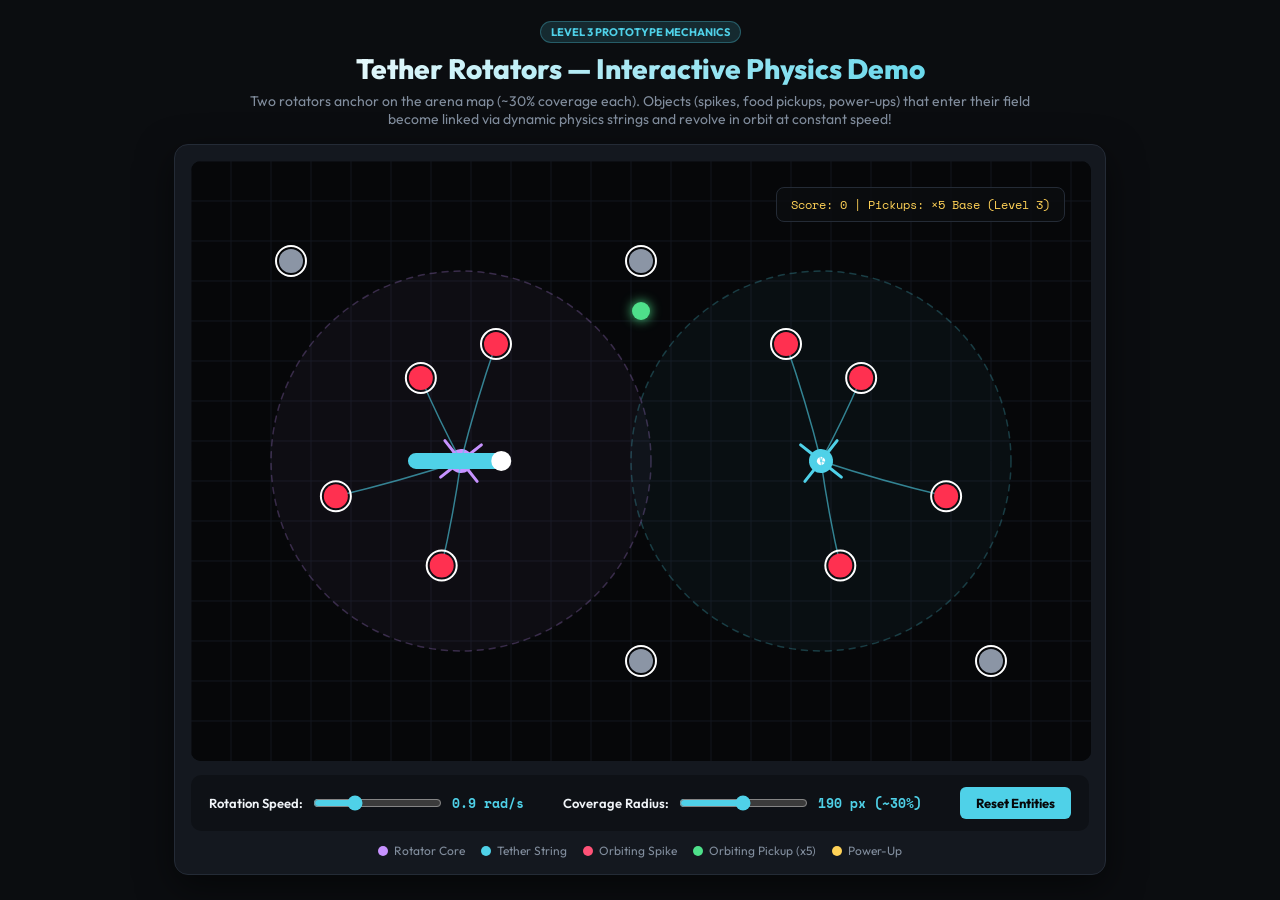
==== rotator_demo.html @ d6dd0ca7 "feat: add Level 4 Tether Rotators and 6-level progression" ====
<!DOCTYPE html>
<html lang="en">
<head>
<meta charset="UTF-8">
<meta name="viewport" content="width=device-width, initial-scale=1.0">
<title>Smooth Snake — Tether Rotators Prototype</title>
<link rel="preconnect" href="https://fonts.googleapis.com">
<link rel="preconnect" href="https://fonts.gstatic.com" crossorigin>
<link href="https://fonts.googleapis.com/css2?family=Outfit:wght@400;600;700;800&family=Space+Mono:wght@400;700&display=swap" rel="stylesheet">
<style>
  :root {
    --bg: #0b0d10;
    --surface: #14181f;
    --line: #242b36;
    --ink: #f0f4f8;
    --muted: #828e9e;
    --cyan: #4fd1e8;
    --gold: #ffd257;
    --red: #ff5277;
    --purple: #c792ff;
    --green: #4ee08a;
  }

  * { box-sizing: border-box; }
  body {
    margin: 0;
    background: var(--bg);
    color: var(--ink);
    font-family: 'Outfit', sans-serif;
    display: flex;
    flex-direction: column;
    align-items: center;
    min-height: 100vh;
    padding: 20px;
  }

  header {
    text-align: center;
    max-width: 800px;
    margin-bottom: 16px;
  }

  h1 {
    font-size: 28px;
    font-weight: 800;
    margin: 0 0 6px;
    background: linear-gradient(135deg, #fff, var(--cyan));
    -webkit-background-clip: text;
    -webkit-text-fill-color: transparent;
  }

  p {
    color: var(--muted);
    font-size: 14px;
    margin: 0;
  }

  .badge {
    display: inline-block;
    background: rgba(79, 209, 232, 0.15);
    color: var(--cyan);
    border: 1px solid rgba(79, 209, 232, 0.3);
    padding: 3px 10px;
    border-radius: 12px;
    font-size: 11px;
    font-weight: 700;
    text-transform: uppercase;
    margin-bottom: 8px;
  }

  .canvas-card {
    background: var(--surface);
    border: 1px solid var(--line);
    border-radius: 14px;
    padding: 16px;
    box-shadow: 0 12px 36px rgba(0,0,0,0.5);
    position: relative;
    max-width: 932px;
    width: 100%;
  }

  .canvas-wrapper {
    position: relative;
    width: 900px;
    height: 600px;
    margin: 0 auto;
    background: #060709;
    border-radius: 10px;
    overflow: hidden;
    cursor: crosshair;
  }

  canvas {
    display: block;
    width: 100%;
    height: 100%;
  }

  .controls-bar {
    display: flex;
    gap: 20px;
    align-items: center;
    justify-content: space-between;
    margin-top: 14px;
    background: rgba(0,0,0,0.3);
    padding: 12px 18px;
    border-radius: 10px;
    flex-wrap: wrap;
  }

  .control-group {
    display: flex;
    align-items: center;
    gap: 8px;
    font-size: 13px;
    color: var(--muted);
  }

  .control-group label {
    font-weight: 600;
    color: var(--ink);
  }

  input[type="range"] {
    accent-color: var(--cyan);
    cursor: pointer;
  }

  .val {
    font-family: 'Space Mono', monospace;
    color: var(--cyan);
    font-weight: 700;
  }

  .btn {
    background: var(--cyan);
    color: #060709;
    border: none;
    border-radius: 6px;
    padding: 8px 16px;
    font-family: 'Outfit', sans-serif;
    font-weight: 700;
    font-size: 13px;
    cursor: pointer;
    transition: opacity 0.2s;
  }
  .btn:hover { opacity: 0.9; }

  .legend {
    display: flex;
    gap: 16px;
    font-size: 12px;
    color: var(--muted);
    justify-content: center;
    margin-top: 12px;
  }

  .legend-item {
    display: flex;
    align-items: center;
    gap: 6px;
  }

  .dot {
    width: 10px;
    height: 10px;
    border-radius: 50%;
  }

  .hud-stats {
    position: absolute;
    top: 26px;
    right: 26px;
    background: rgba(11, 13, 16, 0.85);
    border: 1px solid var(--line);
    padding: 8px 14px;
    border-radius: 8px;
    font-family: 'Space Mono', monospace;
    font-size: 12px;
    color: var(--gold);
    pointer-events: none;
  }
</style>
</head>
<body>

<header>
  <div class="badge">Level 3 Prototype Mechanics</div>
  <h1>Tether Rotators — Interactive Physics Demo</h1>
  <p>
    Two rotators anchor on the arena map (~30% coverage each). Objects (spikes, food pickups, power-ups) 
    that enter their field become linked via dynamic physics strings and revolve in orbit at constant speed!
  </p>
</header>

<div class="canvas-card">
  <div class="canvas-wrapper">
    <canvas id="canvas" width="900" height="600"></canvas>
    <div class="hud-stats" id="hud">Score: 0 | Pickups: x5 Base</div>
  </div>

  <div class="controls-bar">
    <div class="control-group">
      <label>Rotation Speed:</label>
      <input type="range" id="spin-speed" min="0.2" max="2.5" step="0.1" value="0.9" oninput="updateParams()">
      <span class="val" id="spin-val">0.9 rad/s</span>
    </div>

    <div class="control-group">
      <label>Coverage Radius:</label>
      <input type="range" id="tether-radius" min="120" max="260" step="10" value="190" oninput="updateParams()">
      <span class="val" id="rad-val">190 px (~30%)</span>
    </div>

    <button class="btn" onclick="resetDemo()">Reset Entities</button>
  </div>

  <div class="legend">
    <div class="legend-item"><div class="dot" style="background:var(--purple)"></div> Rotator Core</div>
    <div class="legend-item"><div class="dot" style="background:var(--cyan)"></div> Tether String</div>
    <div class="legend-item"><div class="dot" style="background:var(--red)"></div> Orbiting Spike</div>
    <div class="legend-item"><div class="dot" style="background:var(--green)"></div> Orbiting Pickup (x5)</div>
    <div class="legend-item"><div class="dot" style="background:var(--gold)"></div> Power-Up</div>
  </div>
</div>

<script>
  const canvas = document.getElementById('canvas');
  const ctx = canvas.getContext('2d');

  let spinSpeed = 0.9;
  let tetherRadius = 190;
  let score = 0;

  // Mouse & Snake
  const mouse = { x: 450, y: 300 };
  const snake = {
    x: 150,
    y: 300,
    theta: 0,
    speed: 160,
    turnRate: 4.5,
    history: [],
    targetLength: 20
  };

  // Two Rotators spaced apart (Left & Right halves)
  const rotators = [
    { x: 270, y: 300, angle: 0, dir: 1 },
    { x: 630, y: 300, angle: 0, dir: -1 }
  ];

  // Entities: Spikes, Food, Power-ups
  let spikes = [];
  let food = { x: 450, y: 150 };
  let powerUp = { x: 450, y: 450 };

  function initEntities() {
    spikes = [];
    // Place spikes across arena
    const spikePositions = [
      { x: 200, y: 200 },
      { x: 340, y: 380 },
      { x: 220, y: 420 },
      { x: 180, y: 280 },
      { x: 700, y: 200 },
      { x: 560, y: 380 },
      { x: 680, y: 420 },
      { x: 720, y: 280 },
      { x: 450, y: 100 },
      { x: 450, y: 500 },
      { x: 100, y: 100 },
      { x: 800, y: 500 }
    ];

    spikes = spikePositions.map(p => ({
      x: p.x,
      y: p.y,
      baseX: p.x,
      baseY: p.y,
      radius: 12,
      tetheredTo: null
    }));

    score = 0;
    updateHud();
  }

  function updateParams() {
    spinSpeed = parseFloat(document.getElementById('spin-speed').value);
    tetherRadius = parseFloat(document.getElementById('tether-radius').value);
    document.getElementById('spin-val').textContent = spinSpeed.toFixed(1) + ' rad/s';
    document.getElementById('rad-val').textContent = tetherRadius + ' px (~30%)';
  }

  function resetDemo() {
    snake.x = 100;
    snake.y = 300;
    snake.history = [];
    initEntities();
  }

  function updateHud() {
    document.getElementById('hud').textContent = `Score: ${score} | Pickups: ×5 Base (Level 3)`;
  }

  canvas.addEventListener('mousemove', (e) => {
    const rect = canvas.getBoundingClientRect();
    mouse.x = e.clientX - rect.left;
    mouse.y = e.clientY - rect.top;
  });

  function update(dt) {
    // 1. Steer & move snake
    const dx = mouse.x - snake.x;
    const dy = mouse.y - snake.y;
    const targetTheta = Math.atan2(dy, dx);
    let diff = targetTheta - snake.theta;
    while (diff < -Math.PI) diff += Math.PI * 2;
    while (diff > Math.PI) diff -= Math.PI * 2;
    const turn = Math.max(-snake.turnRate * dt, Math.min(snake.turnRate * dt, diff));
    snake.theta += turn;

    snake.x += Math.cos(snake.theta) * snake.speed * dt;
    snake.y += Math.sin(snake.theta) * snake.speed * dt;

    // Record trail history
    snake.history.unshift({ x: snake.x, y: snake.y });
    if (snake.history.length > snake.targetLength) {
      snake.history.pop();
    }

    // 2. Update Rotator Angles
    for (const r of rotators) {
      r.angle += spinSpeed * r.dir * dt;
    }

    // 3. Process Tether Physics for Spikes
    for (const s of spikes) {
      // Find closest rotator within tetherRadius
      let closestRotator = null;
      let minDist = tetherRadius;

      for (const r of rotators) {
        const d = Math.hypot(s.x - r.x, s.y - r.y);
        if (d < minDist) {
          minDist = d;
          closestRotator = r;
        }
      }

      if (closestRotator) {
        if (!s.tetheredTo) {
          // Initialize tether attachment angle & distance
          s.tetheredTo = closestRotator;
          s.tetherDist = Math.hypot(s.x - closestRotator.x, s.y - closestRotator.y);
          s.tetherAngle = Math.atan2(s.y - closestRotator.y, s.x - closestRotator.x);
        }
        // Orbit update around rotator core
        s.tetherAngle += spinSpeed * closestRotator.dir * dt;
        s.x = closestRotator.x + Math.cos(s.tetherAngle) * s.tetherDist;
        s.y = closestRotator.y + Math.sin(s.tetherAngle) * s.tetherDist;
      } else {
        s.tetheredTo = null;
      }
    }

    // 4. Process Tether Physics for Food Pickup
    let foodRotator = null;
    let minFoodDist = tetherRadius;
    for (const r of rotators) {
      const d = Math.hypot(food.x - r.x, food.y - r.y);
      if (d < minFoodDist) {
        minFoodDist = d;
        foodRotator = r;
      }
    }
    if (foodRotator) {
      if (!food.tetherAngle) {
        food.tetherDist = Math.hypot(food.x - foodRotator.x, food.y - foodRotator.y);
        food.tetherAngle = Math.atan2(food.y - foodRotator.y, food.x - foodRotator.x);
      }
      food.tetherAngle += spinSpeed * foodRotator.dir * dt;
      food.x = foodRotator.x + Math.cos(food.tetherAngle) * food.tetherDist;
      food.y = foodRotator.y + Math.sin(food.tetherAngle) * food.tetherDist;
      food.linkedRotator = foodRotator;
    } else {
      food.linkedRotator = null;
      food.tetherAngle = undefined;
    }

    // 5. Check Snake vs Food Collision
    if (Math.hypot(snake.x - food.x, snake.y - food.y) < 18) {
      score += 5; // Level 3 pickups worth x5 points!
      snake.targetLength += 3;
      updateHud();

      // Respawn food
      food.x = 100 + Math.random() * 700;
      food.y = 100 + Math.random() * 400;
      food.tetherAngle = undefined;
    }

    // 6. Check Snake vs Spike Collision
    for (const s of spikes) {
      if (Math.hypot(snake.x - s.x, snake.y - s.y) < 18) {
        // Bounce feedback
        const pushAngle = Math.atan2(snake.y - s.y, snake.x - s.x);
        snake.x += Math.cos(pushAngle) * 20;
        snake.y += Math.sin(pushAngle) * 20;
      }
    }
  }

  function render() {
    ctx.fillStyle = '#060709';
    ctx.fillRect(0, 0, canvas.width, canvas.height);

    // Draw Subtle Grid
    ctx.strokeStyle = '#12161f';
    ctx.lineWidth = 1;
    for (let x = 0; x < canvas.width; x += 40) {
      ctx.beginPath(); ctx.moveTo(x, 0); ctx.lineTo(x, canvas.height); ctx.stroke();
    }
    for (let y = 0; y < canvas.height; y += 40) {
      ctx.beginPath(); ctx.moveTo(0, y); ctx.lineTo(canvas.width, y); ctx.stroke();
    }

    // Render Rotator Influence Fields & Tether Strings
    rotators.forEach((r, idx) => {
      // 30% Coverage Field Circle
      ctx.fillStyle = idx === 0 ? 'rgba(199, 146, 255, 0.04)' : 'rgba(79, 209, 232, 0.04)';
      ctx.strokeStyle = idx === 0 ? 'rgba(199, 146, 255, 0.25)' : 'rgba(79, 209, 232, 0.25)';
      ctx.lineWidth = 1.5;
      ctx.setLineDash([6, 6]);
      ctx.beginPath();
      ctx.arc(r.x, r.y, tetherRadius, 0, Math.PI * 2);
      ctx.fill();
      ctx.stroke();
      ctx.setLineDash([]);

      // Rotator Central Anchor Node
      ctx.save();
      ctx.translate(r.x, r.y);
      ctx.rotate(r.angle);

      // Outer spinning gear blades
      ctx.strokeStyle = idx === 0 ? '#c792ff' : '#4fd1e8';
      ctx.lineWidth = 3;
      for (let a = 0; a < Math.PI * 2; a += Math.PI / 2) {
        ctx.beginPath();
        ctx.moveTo(Math.cos(a) * 8, Math.sin(a) * 8);
        ctx.lineTo(Math.cos(a) * 26, Math.sin(a) * 26);
        ctx.stroke();
      }

      // Core orb
      ctx.fillStyle = idx === 0 ? '#c792ff' : '#4fd1e8';
      ctx.beginPath();
      ctx.arc(0, 0, 12, 0, Math.PI * 2);
      ctx.fill();

      ctx.fillStyle = '#ffffff';
      ctx.beginPath();
      ctx.arc(0, 0, 4, 0, Math.PI * 2);
      ctx.fill();
      ctx.restore();
    });

    // Render Tether Strings for Linked Spikes
    for (const s of spikes) {
      if (s.tetheredTo) {
        const r = s.tetheredTo;
        // Dynamic string waveform line
        ctx.strokeStyle = 'rgba(79, 209, 232, 0.6)';
        ctx.lineWidth = 1.5;
        ctx.beginPath();
        ctx.moveTo(r.x, r.y);

        // Subtle vibrating sine string simulation
        const midX = (r.x + s.x) / 2;
        const midY = (r.y + s.y) / 2;
        const perpX = -(s.y - r.y) * 0.05 * Math.sin(r.angle * 4);
        const perpY = (s.x - r.x) * 0.05 * Math.sin(r.angle * 4);
        ctx.quadraticCurveTo(midX + perpX, midY + perpY, s.x, s.y);
        ctx.stroke();
      }

      // Draw Spike
      ctx.fillStyle = s.tetheredTo ? '#ff3050' : '#8b95a5';
      ctx.beginPath();
      ctx.arc(s.x, s.y, s.radius, 0, Math.PI * 2);
      ctx.fill();

      // Spike spikes
      ctx.strokeStyle = '#ffffff';
      ctx.lineWidth = 2;
      ctx.beginPath();
      ctx.arc(s.x, s.y, s.radius + 3, 0, Math.PI * 2);
      ctx.stroke();
    }

    // Render Tether String for Food Pickup if linked
    if (food.linkedRotator) {
      ctx.strokeStyle = 'rgba(78, 224, 138, 0.7)';
      ctx.lineWidth = 2;
      ctx.beginPath();
      ctx.moveTo(food.linkedRotator.x, food.linkedRotator.y);
      ctx.lineTo(food.x, food.y);
      ctx.stroke();
    }

    // Draw Food Pickup (x5)
    ctx.fillStyle = '#4ee08a';
    ctx.shadowColor = '#4ee08a';
    ctx.shadowBlur = 12;
    ctx.beginPath();
    ctx.arc(food.x, food.y, 9, 0, Math.PI * 2);
    ctx.fill();
    ctx.shadowBlur = 0;

    // Draw Snake Trail
    if (snake.history.length > 0) {
      ctx.strokeStyle = '#4fd1e8';
      ctx.lineWidth = 16;
      ctx.lineCap = 'round';
      ctx.lineJoin = 'round';
      ctx.beginPath();
      for (let i = 0; i < snake.history.length; i++) {
        const pt = snake.history[i];
        if (i === 0) ctx.moveTo(pt.x, pt.y);
        else ctx.lineTo(pt.x, pt.y);
      }
      ctx.stroke();

      // Snake Head
      ctx.fillStyle = '#ffffff';
      ctx.beginPath();
      ctx.arc(snake.x, snake.y, 10, 0, Math.PI * 2);
      ctx.fill();
    }
  }

  let lastTime = performance.now();
  function gameLoop(now) {
    const dt = Math.min((now - lastTime) / 1000, 1 / 30);
    lastTime = now;
    update(dt);
    render();
    requestAnimationFrame(gameLoop);
  }

  initEntities();
  requestAnimationFrame(gameLoop);
</script>
</body>
</html>
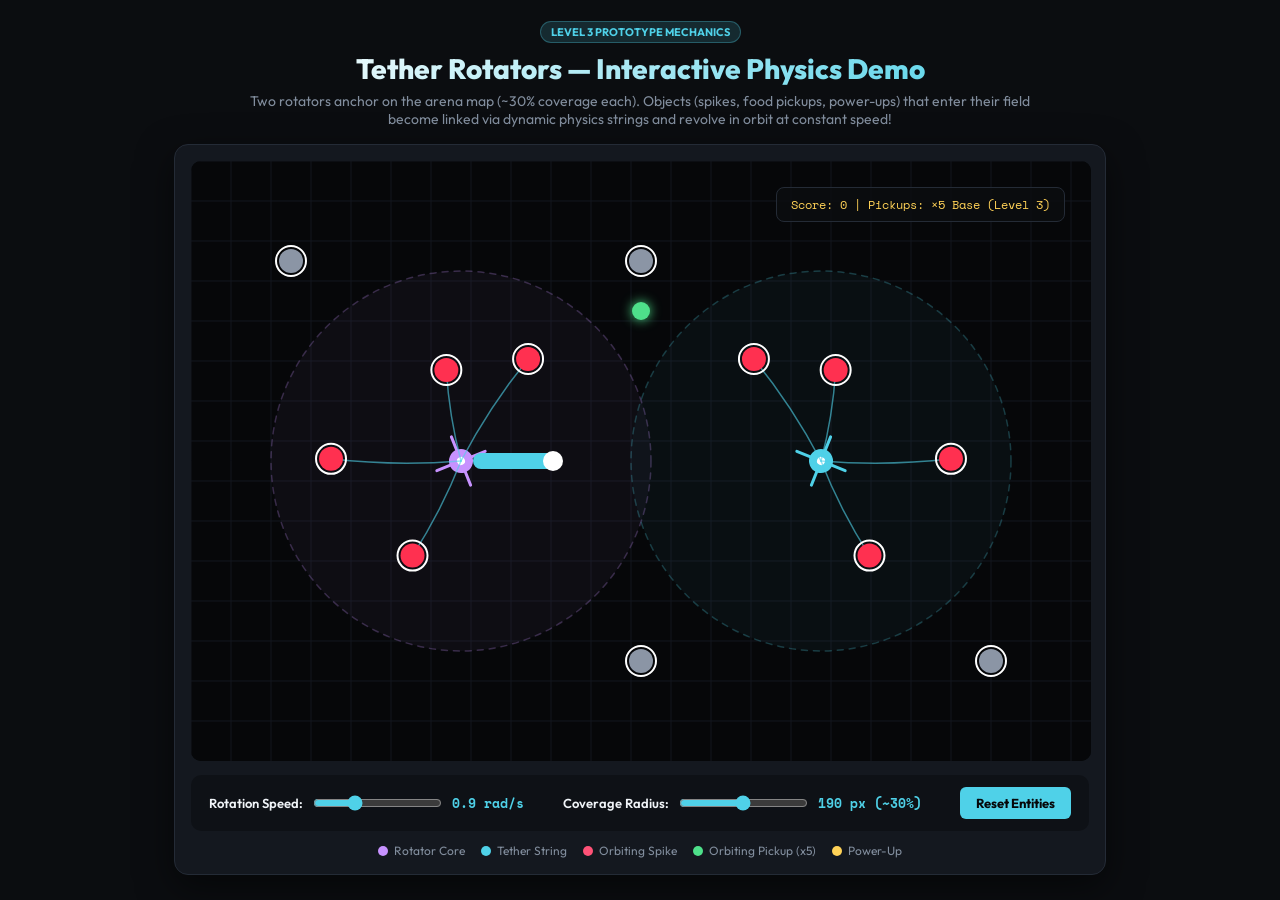
==== commit 3ac819cf: "fix: Fix tether rotator positioning and choose-3 menu layout in portrait mode" ====
--- a/rotator_demo.html
+++ b/rotator_demo.html
@@ -337,56 +337,52 @@
 
     // 3. Process Tether Physics for Spikes
     for (const s of spikes) {
-      // Find closest rotator within tetherRadius
-      let closestRotator = null;
-      let minDist = tetherRadius;
-
+      if (!s.tetheredTo) {
+        const candidates = [];
+        for (const r of rotators) {
+          if (Math.hypot(s.x - r.x, s.y - r.y) <= tetherRadius) {
+            candidates.push(r);
+          }
+        }
+        if (candidates.length > 0) {
+          const chosen = candidates.length === 1
+            ? candidates[0]
+            : candidates[Math.floor(Math.random() * candidates.length)];
+          s.tetheredTo = chosen;
+          s.tetherDist = Math.hypot(s.x - chosen.x, s.y - chosen.y);
+          s.tetherAngle = Math.atan2(s.y - chosen.y, s.x - chosen.x);
+        }
+      }
+
+      if (s.tetheredTo) {
+        s.tetherAngle += spinSpeed * s.tetheredTo.dir * dt;
+        s.x = s.tetheredTo.x + Math.cos(s.tetherAngle) * s.tetherDist;
+        s.y = s.tetheredTo.y + Math.sin(s.tetherAngle) * s.tetherDist;
+      }
+    }
+
+    // 4. Process Tether Physics for Food Pickup
+    if (!food.linkedRotator) {
+      const candidates = [];
       for (const r of rotators) {
-        const d = Math.hypot(s.x - r.x, s.y - r.y);
-        if (d < minDist) {
-          minDist = d;
-          closestRotator = r;
+        if (Math.hypot(food.x - r.x, food.y - r.y) <= tetherRadius) {
+          candidates.push(r);
         }
       }
-
-      if (closestRotator) {
-        if (!s.tetheredTo) {
-          // Initialize tether attachment angle & distance
-          s.tetheredTo = closestRotator;
-          s.tetherDist = Math.hypot(s.x - closestRotator.x, s.y - closestRotator.y);
-          s.tetherAngle = Math.atan2(s.y - closestRotator.y, s.x - closestRotator.x);
-        }
-        // Orbit update around rotator core
-        s.tetherAngle += spinSpeed * closestRotator.dir * dt;
-        s.x = closestRotator.x + Math.cos(s.tetherAngle) * s.tetherDist;
-        s.y = closestRotator.y + Math.sin(s.tetherAngle) * s.tetherDist;
-      } else {
-        s.tetheredTo = null;
-      }
-    }
-
-    // 4. Process Tether Physics for Food Pickup
-    let foodRotator = null;
-    let minFoodDist = tetherRadius;
-    for (const r of rotators) {
-      const d = Math.hypot(food.x - r.x, food.y - r.y);
-      if (d < minFoodDist) {
-        minFoodDist = d;
-        foodRotator = r;
-      }
-    }
-    if (foodRotator) {
-      if (!food.tetherAngle) {
-        food.tetherDist = Math.hypot(food.x - foodRotator.x, food.y - foodRotator.y);
-        food.tetherAngle = Math.atan2(food.y - foodRotator.y, food.x - foodRotator.x);
-      }
-      food.tetherAngle += spinSpeed * foodRotator.dir * dt;
-      food.x = foodRotator.x + Math.cos(food.tetherAngle) * food.tetherDist;
-      food.y = foodRotator.y + Math.sin(food.tetherAngle) * food.tetherDist;
-      food.linkedRotator = foodRotator;
-    } else {
-      food.linkedRotator = null;
-      food.tetherAngle = undefined;
+      if (candidates.length > 0) {
+        const chosen = candidates.length === 1
+          ? candidates[0]
+          : candidates[Math.floor(Math.random() * candidates.length)];
+        food.linkedRotator = chosen;
+        food.tetherDist = Math.hypot(food.x - chosen.x, food.y - chosen.y);
+        food.tetherAngle = Math.atan2(food.y - chosen.y, food.x - chosen.x);
+      }
+    }
+
+    if (food.linkedRotator) {
+      food.tetherAngle += spinSpeed * food.linkedRotator.dir * dt;
+      food.x = food.linkedRotator.x + Math.cos(food.tetherAngle) * food.tetherDist;
+      food.y = food.linkedRotator.y + Math.sin(food.tetherAngle) * food.tetherDist;
     }
 
     // 5. Check Snake vs Food Collision
